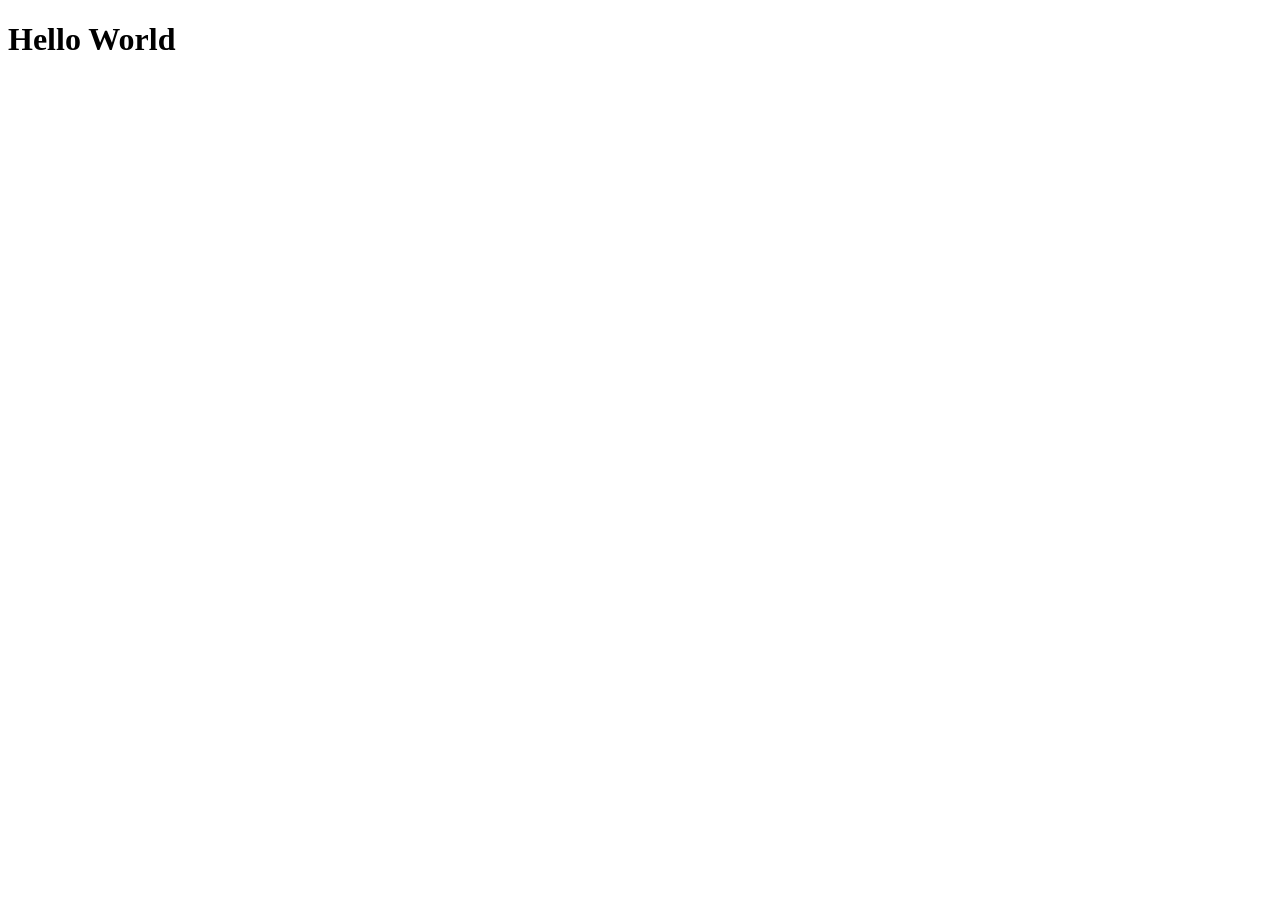
==== nginx/www/index.html @ bd623273 "refactor: add local nginx test config using docker compose" ====
<!doctype html>
<html lang="en">
  <head>
    <meta charset="UTF-8" />
    <meta name="viewport" content="width=device-width, initial-scale=1.0" />
    <title>nginx test</title>
  </head>
  <body>
    <h1>Hello World</h1>
  </body>
</html>
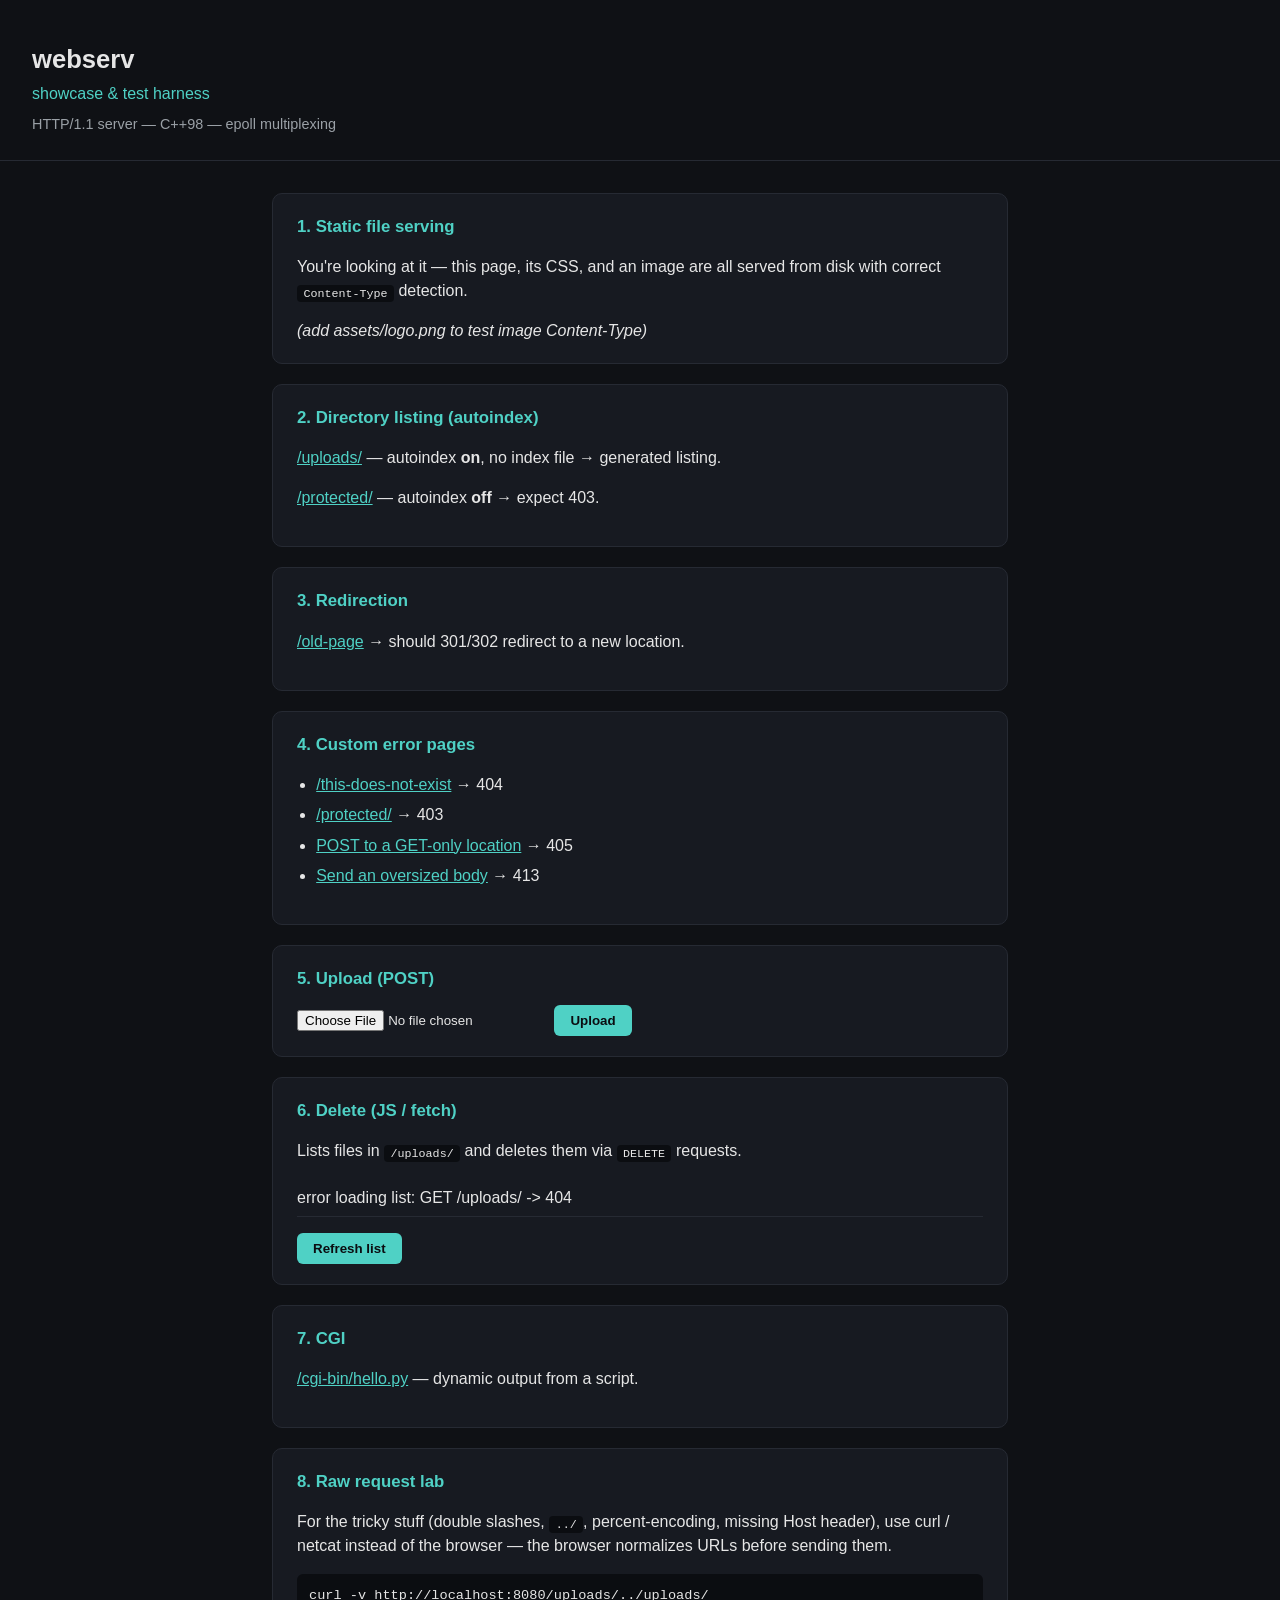
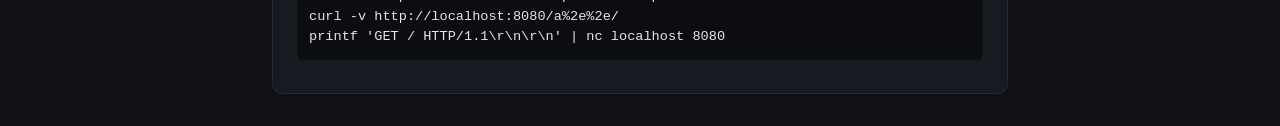
==== commit feb959a2: "add: a showcase site for testing there is a bug when trying to POST a body bigger than 'client_max_b" ====
--- a/nginx/www/index.html
+++ b/nginx/www/index.html
@@ -1,11 +1,75 @@
-<!doctype html>
+<!DOCTYPE html>
 <html lang="en">
-  <head>
-    <meta charset="UTF-8" />
-    <meta name="viewport" content="width=device-width, initial-scale=1.0" />
-    <title>nginx test</title>
-  </head>
-  <body>
-    <h1>Hello World</h1>
-  </body>
+<head>
+  <meta charset="UTF-8">
+  <title>webserv // showcase</title>
+  <link rel="stylesheet" href="style.css">
+</head>
+<body>
+  <header>
+    <h1>webserv <span>showcase &amp; test harness</span></h1>
+    <p class="subtitle">HTTP/1.1 server — C++98 — epoll multiplexing</p>
+  </header>
+
+  <main>
+    <section class="card">
+      <h2>1. Static file serving</h2>
+      <p>You're looking at it — this page, its CSS, and an image are all served from disk with correct
+        <code>Content-Type</code> detection.</p>
+      <img src="assets/logo.png" alt="server icon" width="80" onerror="this.outerHTML='<em>(add assets/logo.png to test image Content-Type)</em>'">
+    </section>
+
+    <section class="card">
+      <h2>2. Directory listing (autoindex)</h2>
+      <p><a href="/uploads/">/uploads/</a> — autoindex <strong>on</strong>, no index file → generated listing.</p>
+      <p><a href="/protected/">/protected/</a> — autoindex <strong>off</strong> → expect 403.</p>
+    </section>
+
+    <section class="card">
+      <h2>3. Redirection</h2>
+      <p><a href="/old-page">/old-page</a> → should 301/302 redirect to a new location.</p>
+    </section>
+
+    <section class="card">
+      <h2>4. Custom error pages</h2>
+      <ul class="linklist">
+        <li><a href="/this-does-not-exist">/this-does-not-exist</a> → 404</li>
+        <li><a href="/protected/">/protected/</a> → 403</li>
+        <li><a href="/get-only/" onclick="return testWrongMethod(event)">POST to a GET-only location</a> → 405</li>
+        <li><a href="#" onclick="return testHugeBody(event)">Send an oversized body</a> → 413</li>
+      </ul>
+    </section>
+
+    <section class="card">
+      <h2>5. Upload (POST)</h2>
+      <form action="/uploads/" method="POST" enctype="multipart/form-data">
+        <input type="file" name="file" required>
+        <button type="submit">Upload</button>
+      </form>
+    </section>
+
+    <section class="card">
+      <h2>6. Delete (JS / fetch)</h2>
+      <p>Lists files in <code>/uploads/</code> and deletes them via <code>DELETE</code> requests.</p>
+      <ul id="file-list"><li>loading…</li></ul>
+      <button onclick="loadFiles()">Refresh list</button>
+    </section>
+
+    <section class="card">
+      <h2>7. CGI</h2>
+      <p><a href="/cgi-bin/hello.py">/cgi-bin/hello.py</a> — dynamic output from a script.</p>
+    </section>
+
+    <section class="card">
+      <h2>8. Raw request lab</h2>
+      <p>For the tricky stuff (double slashes, <code>../</code>, percent-encoding, missing Host header),
+        use curl / netcat instead of the browser — the browser normalizes URLs before sending them.</p>
+      <pre>curl -v http://localhost:8080/uploads/../uploads/
+curl -v http://localhost:8080/a%2e%2e/
+printf 'GET / HTTP/1.1\r\n\r\n' | nc localhost 8080</pre>
+    </section>
+  </main>
+
+  <script src="script.js"></script>
+</body>
 </html>
--- a/nginx/www/style.css
+++ b/nginx/www/style.css
@@ -0,0 +1,89 @@
+:root {
+  --bg: #0f1115;
+  --card: #171a21;
+  --text: #e6e6e6;
+  --muted: #9aa0a6;
+  --accent: #4fd1c5;
+  --border: #262a33;
+}
+
+* { box-sizing: border-box; }
+
+body {
+  margin: 0;
+  background: var(--bg);
+  color: var(--text);
+  font-family: -apple-system, "Segoe UI", Roboto, sans-serif;
+  line-height: 1.5;
+}
+
+header {
+  padding: 2.5rem 2rem 1.5rem;
+  border-bottom: 1px solid var(--border);
+}
+
+header h1 { margin: 0; font-size: 1.6rem; }
+header h1 span { color: var(--accent); font-weight: 400; font-size: 1rem; display: block; margin-top: 0.25rem; }
+.subtitle { color: var(--muted); margin: 0.5rem 0 0; font-size: 0.9rem; }
+
+main {
+  max-width: 800px;
+  margin: 0 auto;
+  padding: 2rem;
+  display: grid;
+  gap: 1.25rem;
+}
+
+.card {
+  background: var(--card);
+  border: 1px solid var(--border);
+  border-radius: 10px;
+  padding: 1.25rem 1.5rem;
+}
+
+.card h2 { margin-top: 0; font-size: 1.05rem; color: var(--accent); }
+
+a { color: var(--accent); }
+code {
+  background: #0b0d11;
+  padding: 0.1rem 0.4rem;
+  border-radius: 4px;
+  font-size: 0.9em;
+}
+
+pre {
+  background: #0b0d11;
+  padding: 0.75rem;
+  border-radius: 6px;
+  overflow-x: auto;
+  font-size: 0.85rem;
+}
+
+.linklist { padding-left: 1.2rem; }
+.linklist li { margin-bottom: 0.4rem; }
+
+button {
+  background: var(--accent);
+  color: #0b0d11;
+  border: none;
+  padding: 0.5rem 1rem;
+  border-radius: 6px;
+  cursor: pointer;
+  font-weight: 600;
+}
+button:hover { opacity: 0.9; }
+
+#file-list { list-style: none; padding: 0; }
+#file-list li {
+  display: flex;
+  justify-content: space-between;
+  align-items: center;
+  padding: 0.4rem 0;
+  border-bottom: 1px solid var(--border);
+}
+#file-list button.delete-btn {
+  background: #e05656;
+  color: white;
+  padding: 0.25rem 0.6rem;
+  font-size: 0.8rem;
+}
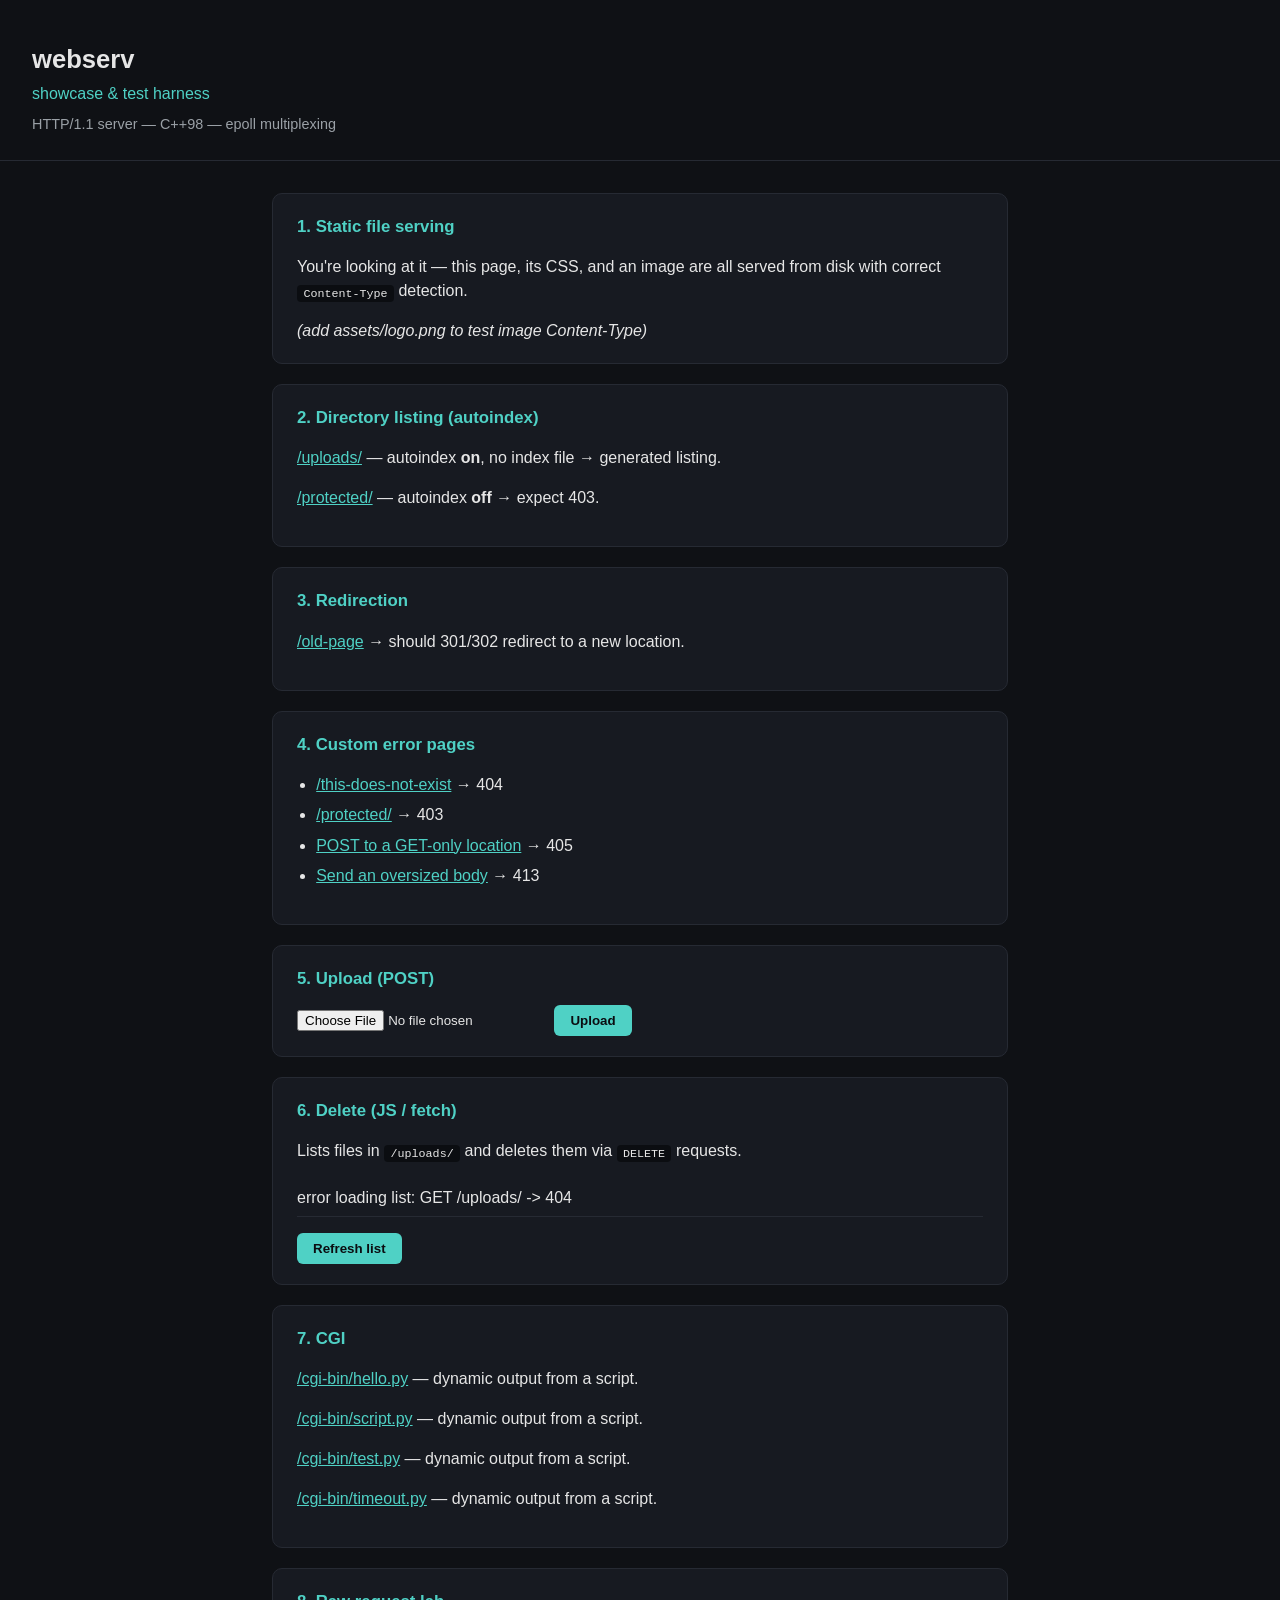
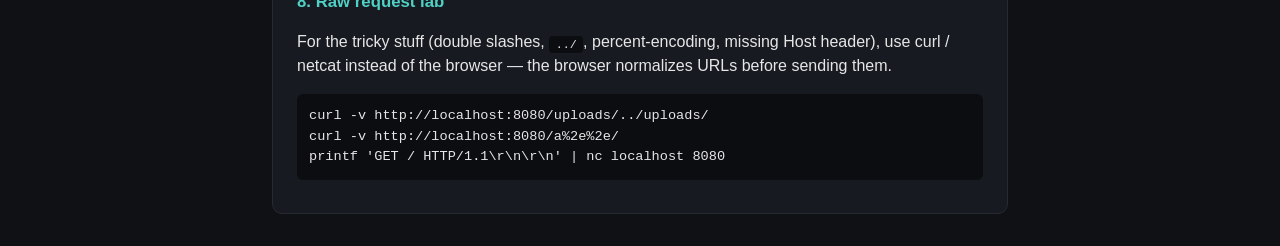
==== commit b81a8c03: "add log for debugging" ====
--- a/nginx/www/index.html
+++ b/nginx/www/index.html
@@ -58,6 +58,9 @@
     <section class="card">
       <h2>7. CGI</h2>
       <p><a href="/cgi-bin/hello.py">/cgi-bin/hello.py</a> — dynamic output from a script.</p>
+      <p><a href="/cgi-bin/script.py">/cgi-bin/script.py</a> — dynamic output from a script.</p>
+      <p><a href="/cgi-bin/test.py">/cgi-bin/test.py</a> — dynamic output from a script.</p>
+      <p><a href="/cgi-bin/timeout.py">/cgi-bin/timeout.py</a> — dynamic output from a script.</p>
     </section>
 
     <section class="card">
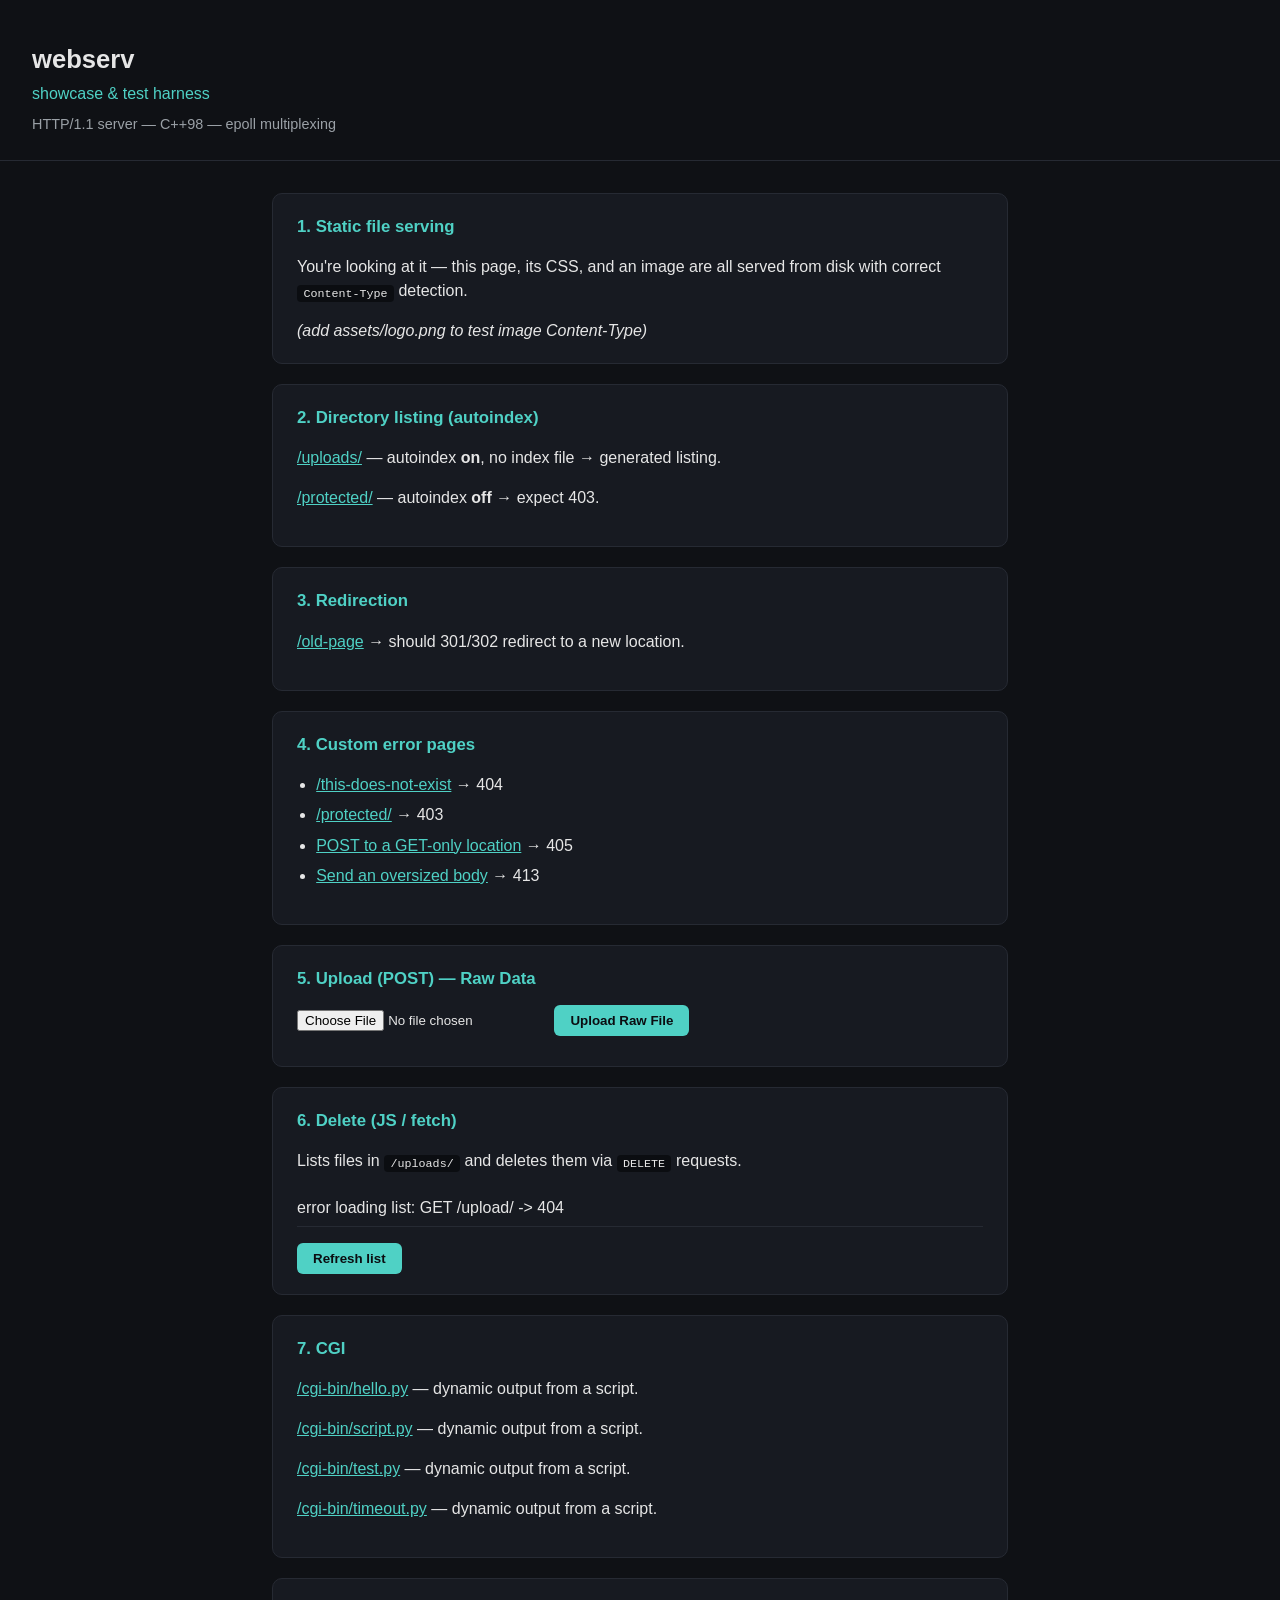
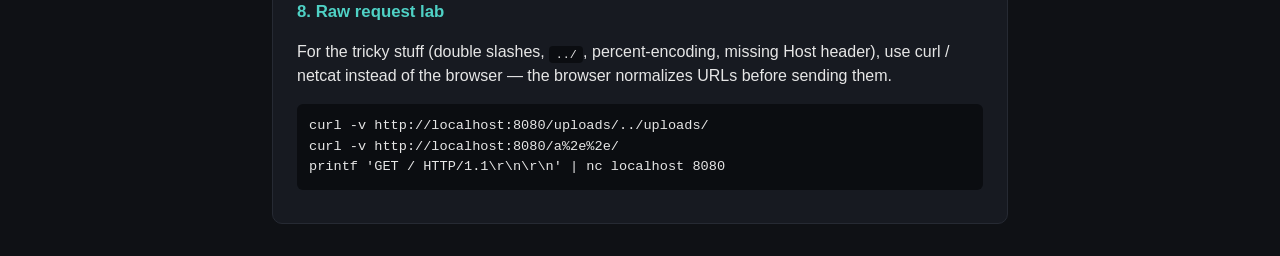
==== commit cc61bf3c: "fix: website should support raw data upplaod instead of multipart/form-data" ====
--- a/nginx/www/index.html
+++ b/nginx/www/index.html
@@ -1,78 +1,88 @@
 <!DOCTYPE html>
 <html lang="en">
+
 <head>
-  <meta charset="UTF-8">
-  <title>webserv // showcase</title>
-  <link rel="stylesheet" href="style.css">
+	<meta charset="UTF-8">
+	<title>webserv // showcase</title>
+	<link rel="stylesheet" href="style.css">
 </head>
+
 <body>
-  <header>
-    <h1>webserv <span>showcase &amp; test harness</span></h1>
-    <p class="subtitle">HTTP/1.1 server — C++98 — epoll multiplexing</p>
-  </header>
+	<header>
+		<h1>webserv <span>showcase &amp; test harness</span></h1>
+		<p class="subtitle">HTTP/1.1 server — C++98 — epoll multiplexing</p>
+	</header>
 
-  <main>
-    <section class="card">
-      <h2>1. Static file serving</h2>
-      <p>You're looking at it — this page, its CSS, and an image are all served from disk with correct
-        <code>Content-Type</code> detection.</p>
-      <img src="assets/logo.png" alt="server icon" width="80" onerror="this.outerHTML='<em>(add assets/logo.png to test image Content-Type)</em>'">
-    </section>
+	<main>
+		<section class="card">
+			<h2>1. Static file serving</h2>
+			<p>You're looking at it — this page, its CSS, and an image are all served from disk with correct
+				<code>Content-Type</code> detection.
+			</p>
+			<img src="assets/logo.png" alt="server icon" width="80"
+				onerror="this.outerHTML='<em>(add assets/logo.png to test image Content-Type)</em>'">
+		</section>
 
-    <section class="card">
-      <h2>2. Directory listing (autoindex)</h2>
-      <p><a href="/uploads/">/uploads/</a> — autoindex <strong>on</strong>, no index file → generated listing.</p>
-      <p><a href="/protected/">/protected/</a> — autoindex <strong>off</strong> → expect 403.</p>
-    </section>
+		<section class="card">
+			<h2>2. Directory listing (autoindex)</h2>
+			<p><a href="/uploads/">/uploads/</a> — autoindex <strong>on</strong>, no index file → generated listing.</p>
+			<p><a href="/protected/">/protected/</a> — autoindex <strong>off</strong> → expect 403.</p>
+		</section>
 
-    <section class="card">
-      <h2>3. Redirection</h2>
-      <p><a href="/old-page">/old-page</a> → should 301/302 redirect to a new location.</p>
-    </section>
+		<section class="card">
+			<h2>3. Redirection</h2>
+			<p><a href="/old-page">/old-page</a> → should 301/302 redirect to a new location.</p>
+		</section>
 
-    <section class="card">
-      <h2>4. Custom error pages</h2>
-      <ul class="linklist">
-        <li><a href="/this-does-not-exist">/this-does-not-exist</a> → 404</li>
-        <li><a href="/protected/">/protected/</a> → 403</li>
-        <li><a href="/get-only/" onclick="return testWrongMethod(event)">POST to a GET-only location</a> → 405</li>
-        <li><a href="#" onclick="return testHugeBody(event)">Send an oversized body</a> → 413</li>
-      </ul>
-    </section>
+		<section class="card">
+			<h2>4. Custom error pages</h2>
+			<ul class="linklist">
+				<li><a href="/this-does-not-exist">/this-does-not-exist</a> → 404</li>
+				<li><a href="/protected/">/protected/</a> → 403</li>
+				<li><a href="/get-only/" onclick="return testWrongMethod(event)">POST to a GET-only location</a> → 405
+				</li>
+				<li><a href="#" onclick="return testHugeBody(event)">Send an oversized body</a> → 413</li>
+			</ul>
+		</section>
 
-    <section class="card">
-      <h2>5. Upload (POST)</h2>
-      <form action="/uploads/" method="POST" enctype="multipart/form-data">
-        <input type="file" name="file" required>
-        <button type="submit">Upload</button>
-      </form>
-    </section>
+		<section class="card">
+			<h2>5. Upload (POST) — Raw Data</h2>
+			<!-- Form submission handled via JS to send raw body -->
+			<form id="raw-upload-form" onsubmit="return handleRawUpload(event)">
+				<input type="file" id="raw-file-input" required>
+				<button type="submit">Upload Raw File</button>
+			</form>
+			<div id="upload-status" style="margin-top: 10px;"></div>
+		</section>
 
-    <section class="card">
-      <h2>6. Delete (JS / fetch)</h2>
-      <p>Lists files in <code>/uploads/</code> and deletes them via <code>DELETE</code> requests.</p>
-      <ul id="file-list"><li>loading…</li></ul>
-      <button onclick="loadFiles()">Refresh list</button>
-    </section>
+		<section class="card">
+			<h2>6. Delete (JS / fetch)</h2>
+			<p>Lists files in <code>/uploads/</code> and deletes them via <code>DELETE</code> requests.</p>
+			<ul id="file-list">
+				<li>loading…</li>
+			</ul>
+			<button onclick="loadFiles()">Refresh list</button>
+		</section>
 
-    <section class="card">
-      <h2>7. CGI</h2>
-      <p><a href="/cgi-bin/hello.py">/cgi-bin/hello.py</a> — dynamic output from a script.</p>
-      <p><a href="/cgi-bin/script.py">/cgi-bin/script.py</a> — dynamic output from a script.</p>
-      <p><a href="/cgi-bin/test.py">/cgi-bin/test.py</a> — dynamic output from a script.</p>
-      <p><a href="/cgi-bin/timeout.py">/cgi-bin/timeout.py</a> — dynamic output from a script.</p>
-    </section>
+		<section class="card">
+			<h2>7. CGI</h2>
+			<p><a href="/cgi-bin/hello.py">/cgi-bin/hello.py</a> — dynamic output from a script.</p>
+			<p><a href="/cgi-bin/script.py">/cgi-bin/script.py</a> — dynamic output from a script.</p>
+			<p><a href="/cgi-bin/test.py">/cgi-bin/test.py</a> — dynamic output from a script.</p>
+			<p><a href="/cgi-bin/timeout.py">/cgi-bin/timeout.py</a> — dynamic output from a script.</p>
+		</section>
 
-    <section class="card">
-      <h2>8. Raw request lab</h2>
-      <p>For the tricky stuff (double slashes, <code>../</code>, percent-encoding, missing Host header),
-        use curl / netcat instead of the browser — the browser normalizes URLs before sending them.</p>
-      <pre>curl -v http://localhost:8080/uploads/../uploads/
+		<section class="card">
+			<h2>8. Raw request lab</h2>
+			<p>For the tricky stuff (double slashes, <code>../</code>, percent-encoding, missing Host header),
+				use curl / netcat instead of the browser — the browser normalizes URLs before sending them.</p>
+			<pre>curl -v http://localhost:8080/uploads/../uploads/
 curl -v http://localhost:8080/a%2e%2e/
 printf 'GET / HTTP/1.1\r\n\r\n' | nc localhost 8080</pre>
-    </section>
-  </main>
+		</section>
+	</main>
 
-  <script src="script.js"></script>
+	<script src="script.js"></script>
 </body>
-</html>
+
+</html>
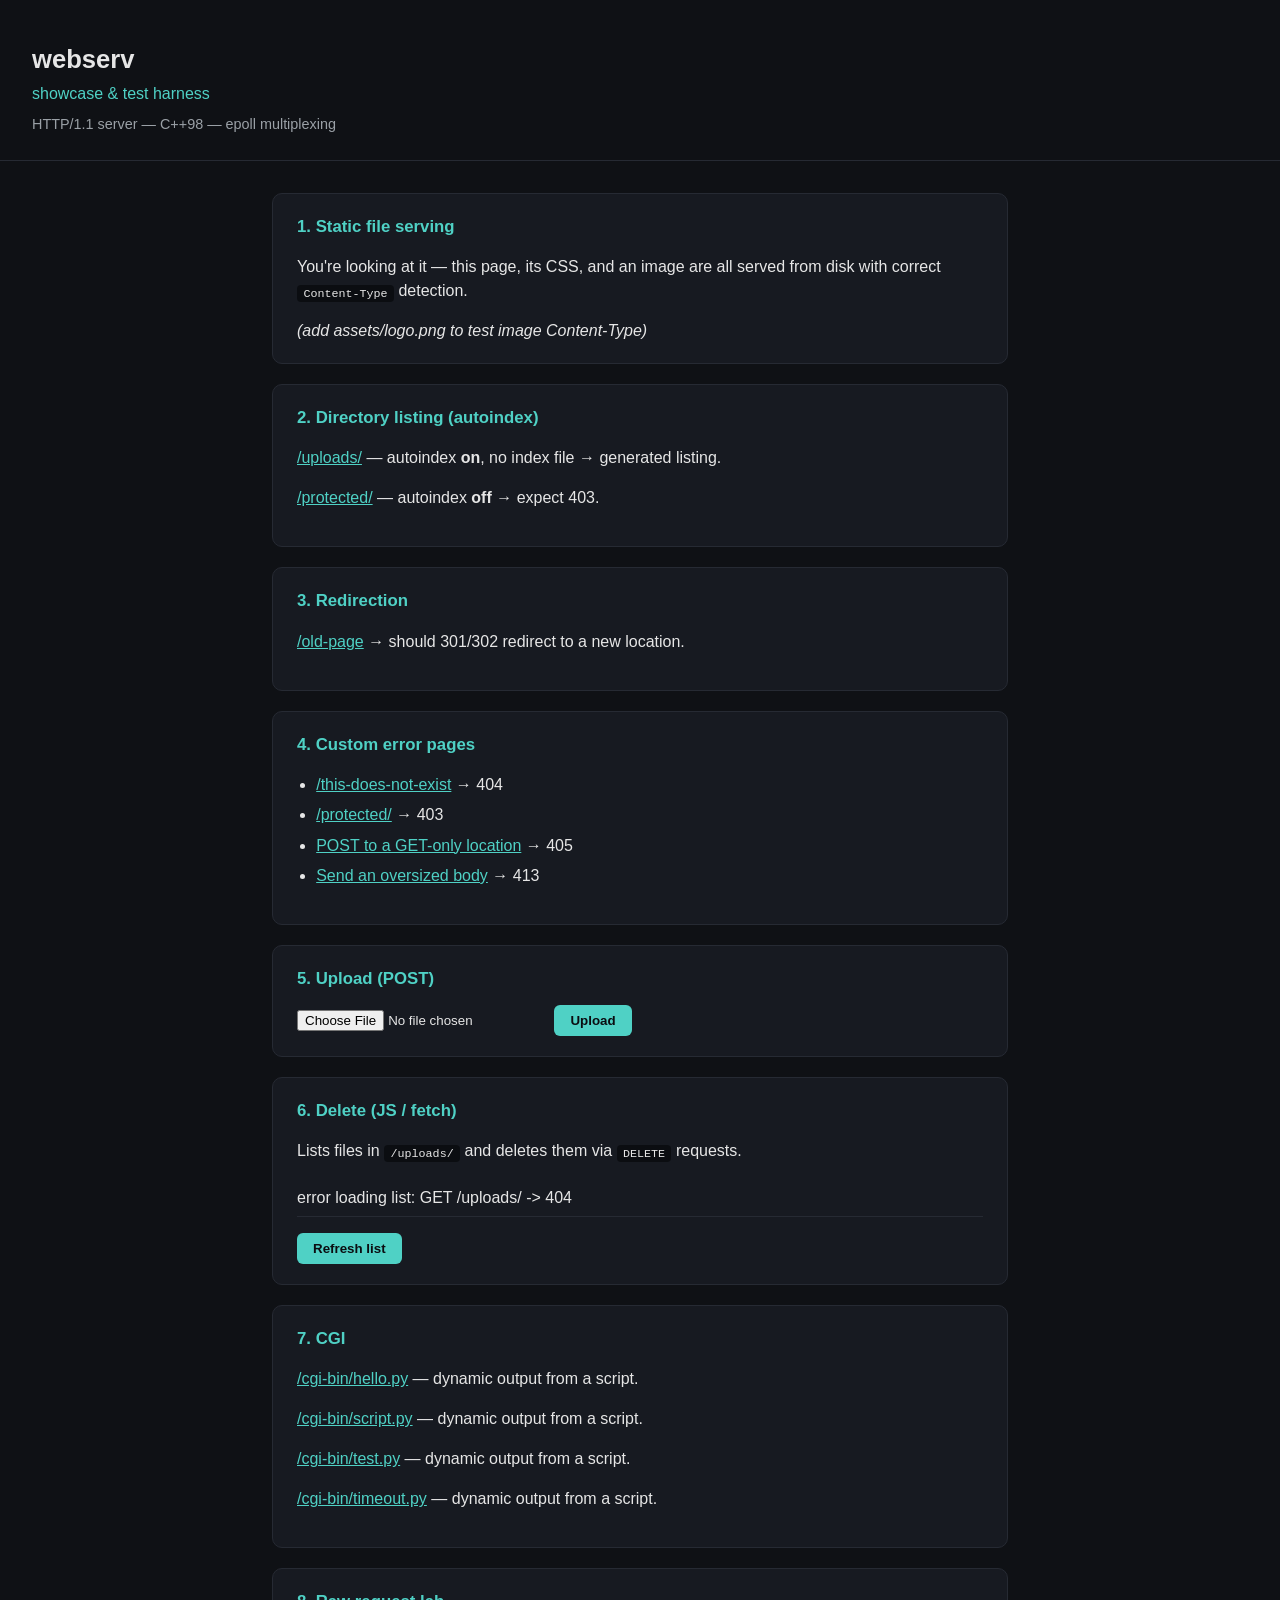
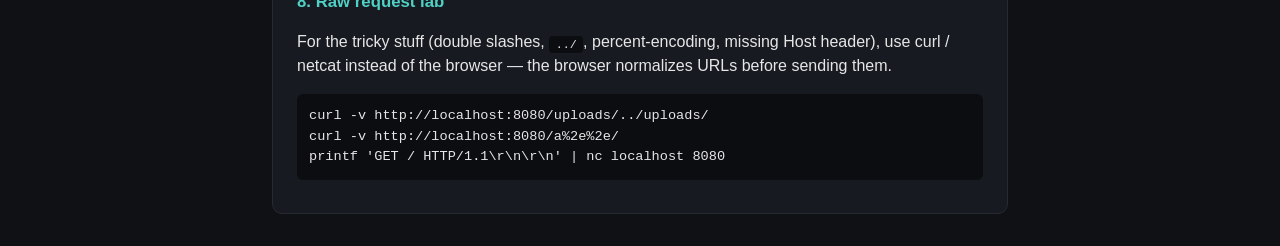
==== commit abaada00: "Merge branch 'main' into server-tests" ====
--- a/nginx/www/index.html
+++ b/nginx/www/index.html
@@ -1,88 +1,78 @@
 <!DOCTYPE html>
 <html lang="en">
+<head>
+  <meta charset="UTF-8">
+  <title>webserv // showcase</title>
+  <link rel="stylesheet" href="style.css">
+</head>
+<body>
+  <header>
+    <h1>webserv <span>showcase &amp; test harness</span></h1>
+    <p class="subtitle">HTTP/1.1 server — C++98 — epoll multiplexing</p>
+  </header>
 
-<head>
-	<meta charset="UTF-8">
-	<title>webserv // showcase</title>
-	<link rel="stylesheet" href="style.css">
-</head>
+  <main>
+    <section class="card">
+      <h2>1. Static file serving</h2>
+      <p>You're looking at it — this page, its CSS, and an image are all served from disk with correct
+        <code>Content-Type</code> detection.</p>
+      <img src="assets/logo.png" alt="server icon" width="80" onerror="this.outerHTML='<em>(add assets/logo.png to test image Content-Type)</em>'">
+    </section>
 
-<body>
-	<header>
-		<h1>webserv <span>showcase &amp; test harness</span></h1>
-		<p class="subtitle">HTTP/1.1 server — C++98 — epoll multiplexing</p>
-	</header>
+    <section class="card">
+      <h2>2. Directory listing (autoindex)</h2>
+      <p><a href="/uploads/">/uploads/</a> — autoindex <strong>on</strong>, no index file → generated listing.</p>
+      <p><a href="/protected/">/protected/</a> — autoindex <strong>off</strong> → expect 403.</p>
+    </section>
 
-	<main>
-		<section class="card">
-			<h2>1. Static file serving</h2>
-			<p>You're looking at it — this page, its CSS, and an image are all served from disk with correct
-				<code>Content-Type</code> detection.
-			</p>
-			<img src="assets/logo.png" alt="server icon" width="80"
-				onerror="this.outerHTML='<em>(add assets/logo.png to test image Content-Type)</em>'">
-		</section>
+    <section class="card">
+      <h2>3. Redirection</h2>
+      <p><a href="/old-page">/old-page</a> → should 301/302 redirect to a new location.</p>
+    </section>
 
-		<section class="card">
-			<h2>2. Directory listing (autoindex)</h2>
-			<p><a href="/uploads/">/uploads/</a> — autoindex <strong>on</strong>, no index file → generated listing.</p>
-			<p><a href="/protected/">/protected/</a> — autoindex <strong>off</strong> → expect 403.</p>
-		</section>
+    <section class="card">
+      <h2>4. Custom error pages</h2>
+      <ul class="linklist">
+        <li><a href="/this-does-not-exist">/this-does-not-exist</a> → 404</li>
+        <li><a href="/protected/">/protected/</a> → 403</li>
+        <li><a href="/get-only/" onclick="return testWrongMethod(event)">POST to a GET-only location</a> → 405</li>
+        <li><a href="#" onclick="return testHugeBody(event)">Send an oversized body</a> → 413</li>
+      </ul>
+    </section>
 
-		<section class="card">
-			<h2>3. Redirection</h2>
-			<p><a href="/old-page">/old-page</a> → should 301/302 redirect to a new location.</p>
-		</section>
+    <section class="card">
+      <h2>5. Upload (POST)</h2>
+      <form action="/uploads/" method="POST" enctype="multipart/form-data">
+        <input type="file" name="file" required>
+        <button type="submit">Upload</button>
+      </form>
+    </section>
 
-		<section class="card">
-			<h2>4. Custom error pages</h2>
-			<ul class="linklist">
-				<li><a href="/this-does-not-exist">/this-does-not-exist</a> → 404</li>
-				<li><a href="/protected/">/protected/</a> → 403</li>
-				<li><a href="/get-only/" onclick="return testWrongMethod(event)">POST to a GET-only location</a> → 405
-				</li>
-				<li><a href="#" onclick="return testHugeBody(event)">Send an oversized body</a> → 413</li>
-			</ul>
-		</section>
+    <section class="card">
+      <h2>6. Delete (JS / fetch)</h2>
+      <p>Lists files in <code>/uploads/</code> and deletes them via <code>DELETE</code> requests.</p>
+      <ul id="file-list"><li>loading…</li></ul>
+      <button onclick="loadFiles()">Refresh list</button>
+    </section>
 
-		<section class="card">
-			<h2>5. Upload (POST) — Raw Data</h2>
-			<!-- Form submission handled via JS to send raw body -->
-			<form id="raw-upload-form" onsubmit="return handleRawUpload(event)">
-				<input type="file" id="raw-file-input" required>
-				<button type="submit">Upload Raw File</button>
-			</form>
-			<div id="upload-status" style="margin-top: 10px;"></div>
-		</section>
+    <section class="card">
+      <h2>7. CGI</h2>
+      <p><a href="/cgi-bin/hello.py">/cgi-bin/hello.py</a> — dynamic output from a script.</p>
+      <p><a href="/cgi-bin/script.py">/cgi-bin/script.py</a> — dynamic output from a script.</p>
+      <p><a href="/cgi-bin/test.py">/cgi-bin/test.py</a> — dynamic output from a script.</p>
+      <p><a href="/cgi-bin/timeout.py">/cgi-bin/timeout.py</a> — dynamic output from a script.</p>
+    </section>
 
-		<section class="card">
-			<h2>6. Delete (JS / fetch)</h2>
-			<p>Lists files in <code>/uploads/</code> and deletes them via <code>DELETE</code> requests.</p>
-			<ul id="file-list">
-				<li>loading…</li>
-			</ul>
-			<button onclick="loadFiles()">Refresh list</button>
-		</section>
-
-		<section class="card">
-			<h2>7. CGI</h2>
-			<p><a href="/cgi-bin/hello.py">/cgi-bin/hello.py</a> — dynamic output from a script.</p>
-			<p><a href="/cgi-bin/script.py">/cgi-bin/script.py</a> — dynamic output from a script.</p>
-			<p><a href="/cgi-bin/test.py">/cgi-bin/test.py</a> — dynamic output from a script.</p>
-			<p><a href="/cgi-bin/timeout.py">/cgi-bin/timeout.py</a> — dynamic output from a script.</p>
-		</section>
-
-		<section class="card">
-			<h2>8. Raw request lab</h2>
-			<p>For the tricky stuff (double slashes, <code>../</code>, percent-encoding, missing Host header),
-				use curl / netcat instead of the browser — the browser normalizes URLs before sending them.</p>
-			<pre>curl -v http://localhost:8080/uploads/../uploads/
+    <section class="card">
+      <h2>8. Raw request lab</h2>
+      <p>For the tricky stuff (double slashes, <code>../</code>, percent-encoding, missing Host header),
+        use curl / netcat instead of the browser — the browser normalizes URLs before sending them.</p>
+      <pre>curl -v http://localhost:8080/uploads/../uploads/
 curl -v http://localhost:8080/a%2e%2e/
 printf 'GET / HTTP/1.1\r\n\r\n' | nc localhost 8080</pre>
-		</section>
-	</main>
+    </section>
+  </main>
 
-	<script src="script.js"></script>
+  <script src="script.js"></script>
 </body>
-
-</html>+</html>
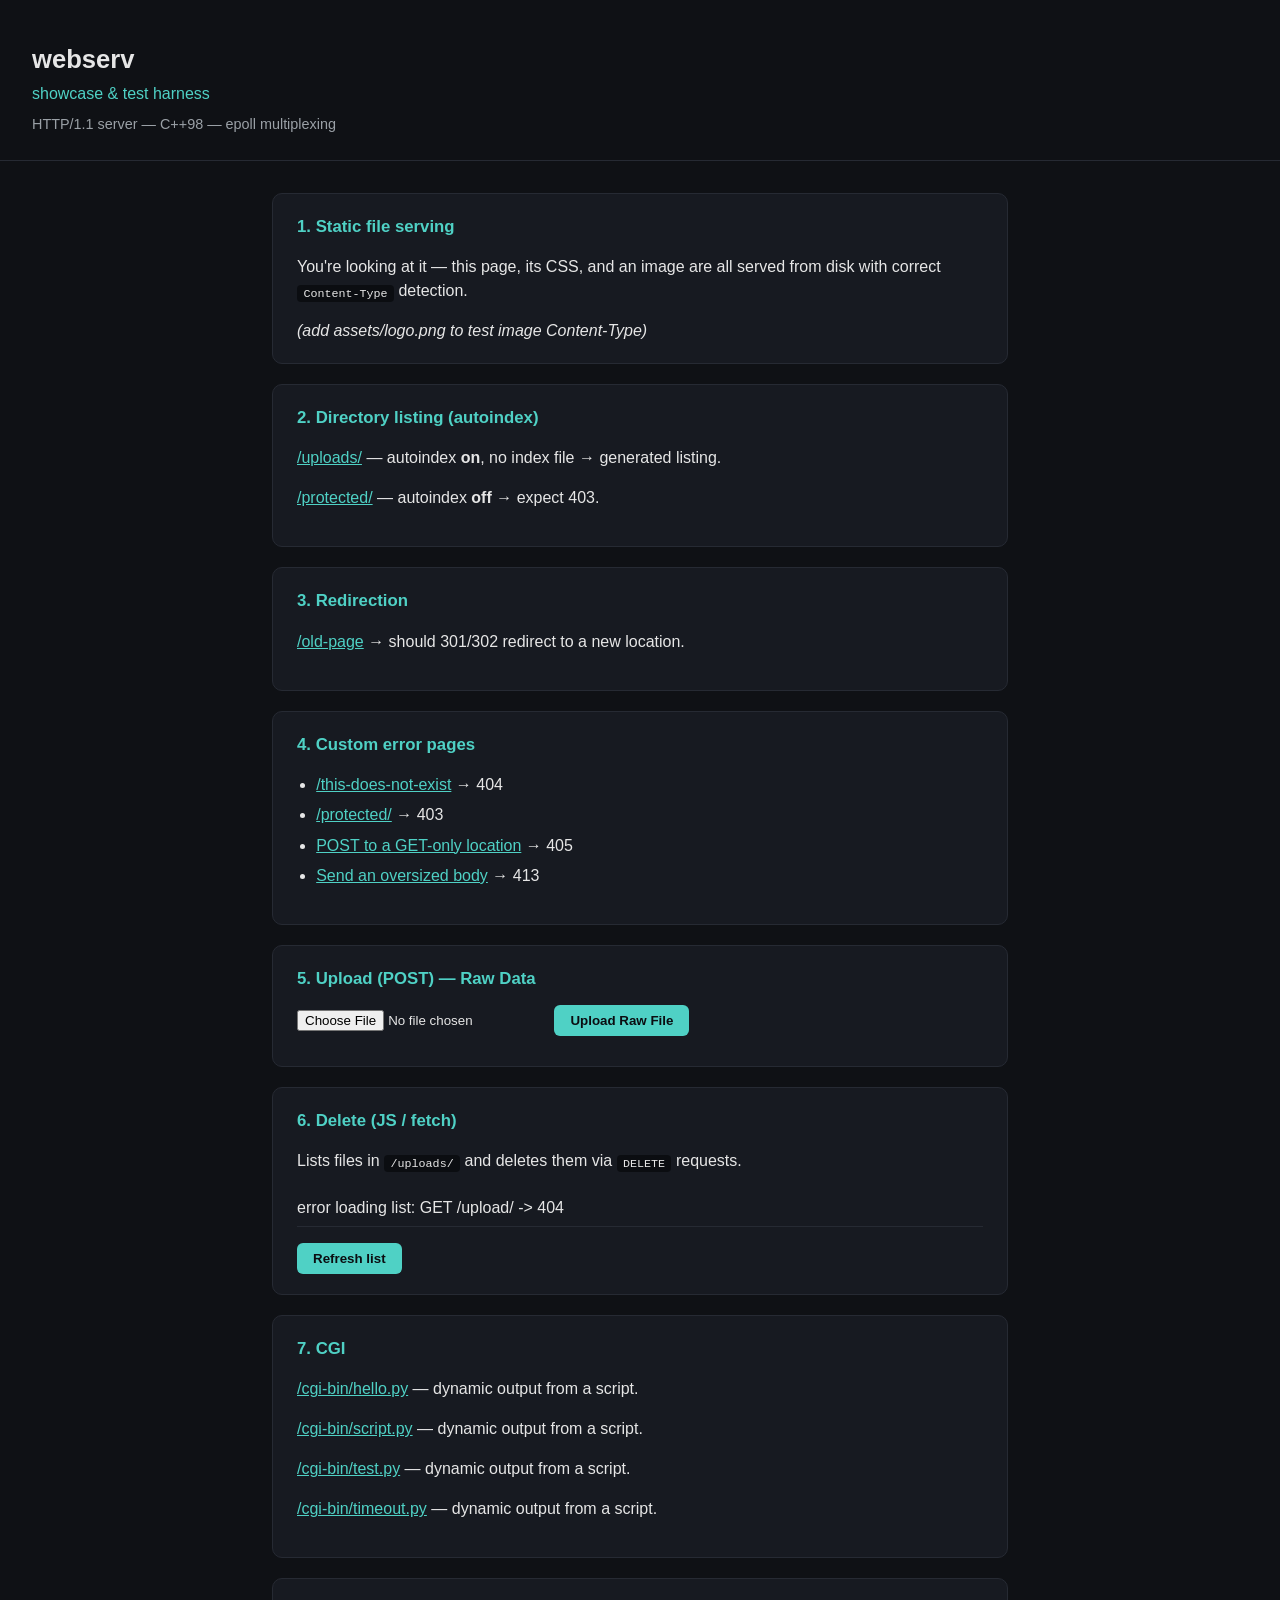
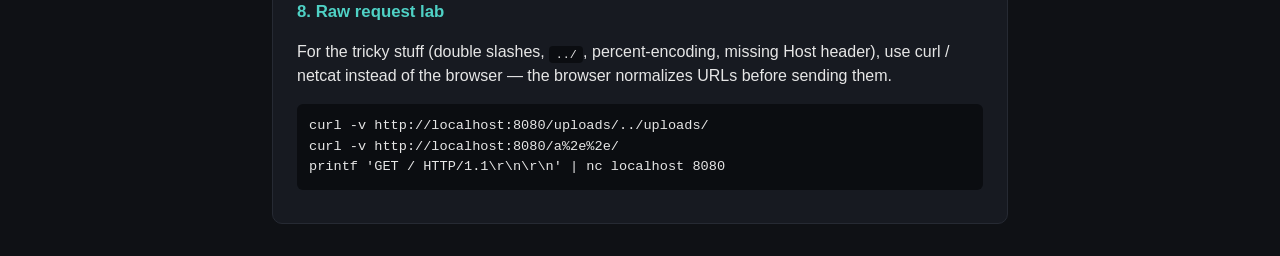
==== commit a65829cf: "Merge pull request #13 from soramon0/merging/web Merging/web" ====
--- a/nginx/www/index.html
+++ b/nginx/www/index.html
@@ -1,78 +1,88 @@
 <!DOCTYPE html>
 <html lang="en">
+
 <head>
-  <meta charset="UTF-8">
-  <title>webserv // showcase</title>
-  <link rel="stylesheet" href="style.css">
+	<meta charset="UTF-8">
+	<title>webserv // showcase</title>
+	<link rel="stylesheet" href="style.css">
 </head>
+
 <body>
-  <header>
-    <h1>webserv <span>showcase &amp; test harness</span></h1>
-    <p class="subtitle">HTTP/1.1 server — C++98 — epoll multiplexing</p>
-  </header>
+	<header>
+		<h1>webserv <span>showcase &amp; test harness</span></h1>
+		<p class="subtitle">HTTP/1.1 server — C++98 — epoll multiplexing</p>
+	</header>
 
-  <main>
-    <section class="card">
-      <h2>1. Static file serving</h2>
-      <p>You're looking at it — this page, its CSS, and an image are all served from disk with correct
-        <code>Content-Type</code> detection.</p>
-      <img src="assets/logo.png" alt="server icon" width="80" onerror="this.outerHTML='<em>(add assets/logo.png to test image Content-Type)</em>'">
-    </section>
+	<main>
+		<section class="card">
+			<h2>1. Static file serving</h2>
+			<p>You're looking at it — this page, its CSS, and an image are all served from disk with correct
+				<code>Content-Type</code> detection.
+			</p>
+			<img src="assets/logo.png" alt="server icon" width="80"
+				onerror="this.outerHTML='<em>(add assets/logo.png to test image Content-Type)</em>'">
+		</section>
 
-    <section class="card">
-      <h2>2. Directory listing (autoindex)</h2>
-      <p><a href="/uploads/">/uploads/</a> — autoindex <strong>on</strong>, no index file → generated listing.</p>
-      <p><a href="/protected/">/protected/</a> — autoindex <strong>off</strong> → expect 403.</p>
-    </section>
+		<section class="card">
+			<h2>2. Directory listing (autoindex)</h2>
+			<p><a href="/uploads/">/uploads/</a> — autoindex <strong>on</strong>, no index file → generated listing.</p>
+			<p><a href="/protected/">/protected/</a> — autoindex <strong>off</strong> → expect 403.</p>
+		</section>
 
-    <section class="card">
-      <h2>3. Redirection</h2>
-      <p><a href="/old-page">/old-page</a> → should 301/302 redirect to a new location.</p>
-    </section>
+		<section class="card">
+			<h2>3. Redirection</h2>
+			<p><a href="/old-page">/old-page</a> → should 301/302 redirect to a new location.</p>
+		</section>
 
-    <section class="card">
-      <h2>4. Custom error pages</h2>
-      <ul class="linklist">
-        <li><a href="/this-does-not-exist">/this-does-not-exist</a> → 404</li>
-        <li><a href="/protected/">/protected/</a> → 403</li>
-        <li><a href="/get-only/" onclick="return testWrongMethod(event)">POST to a GET-only location</a> → 405</li>
-        <li><a href="#" onclick="return testHugeBody(event)">Send an oversized body</a> → 413</li>
-      </ul>
-    </section>
+		<section class="card">
+			<h2>4. Custom error pages</h2>
+			<ul class="linklist">
+				<li><a href="/this-does-not-exist">/this-does-not-exist</a> → 404</li>
+				<li><a href="/protected/">/protected/</a> → 403</li>
+				<li><a href="/get-only/" onclick="return testWrongMethod(event)">POST to a GET-only location</a> → 405
+				</li>
+				<li><a href="#" onclick="return testHugeBody(event)">Send an oversized body</a> → 413</li>
+			</ul>
+		</section>
 
-    <section class="card">
-      <h2>5. Upload (POST)</h2>
-      <form action="/uploads/" method="POST" enctype="multipart/form-data">
-        <input type="file" name="file" required>
-        <button type="submit">Upload</button>
-      </form>
-    </section>
+		<section class="card">
+			<h2>5. Upload (POST) — Raw Data</h2>
+			<!-- Form submission handled via JS to send raw body -->
+			<form id="raw-upload-form" onsubmit="return handleRawUpload(event)">
+				<input type="file" id="raw-file-input" required>
+				<button type="submit">Upload Raw File</button>
+			</form>
+			<div id="upload-status" style="margin-top: 10px;"></div>
+		</section>
 
-    <section class="card">
-      <h2>6. Delete (JS / fetch)</h2>
-      <p>Lists files in <code>/uploads/</code> and deletes them via <code>DELETE</code> requests.</p>
-      <ul id="file-list"><li>loading…</li></ul>
-      <button onclick="loadFiles()">Refresh list</button>
-    </section>
+		<section class="card">
+			<h2>6. Delete (JS / fetch)</h2>
+			<p>Lists files in <code>/uploads/</code> and deletes them via <code>DELETE</code> requests.</p>
+			<ul id="file-list">
+				<li>loading…</li>
+			</ul>
+			<button onclick="loadFiles()">Refresh list</button>
+		</section>
 
-    <section class="card">
-      <h2>7. CGI</h2>
-      <p><a href="/cgi-bin/hello.py">/cgi-bin/hello.py</a> — dynamic output from a script.</p>
-      <p><a href="/cgi-bin/script.py">/cgi-bin/script.py</a> — dynamic output from a script.</p>
-      <p><a href="/cgi-bin/test.py">/cgi-bin/test.py</a> — dynamic output from a script.</p>
-      <p><a href="/cgi-bin/timeout.py">/cgi-bin/timeout.py</a> — dynamic output from a script.</p>
-    </section>
+		<section class="card">
+			<h2>7. CGI</h2>
+			<p><a href="/cgi-bin/hello.py">/cgi-bin/hello.py</a> — dynamic output from a script.</p>
+			<p><a href="/cgi-bin/script.py">/cgi-bin/script.py</a> — dynamic output from a script.</p>
+			<p><a href="/cgi-bin/test.py">/cgi-bin/test.py</a> — dynamic output from a script.</p>
+			<p><a href="/cgi-bin/timeout.py">/cgi-bin/timeout.py</a> — dynamic output from a script.</p>
+		</section>
 
-    <section class="card">
-      <h2>8. Raw request lab</h2>
-      <p>For the tricky stuff (double slashes, <code>../</code>, percent-encoding, missing Host header),
-        use curl / netcat instead of the browser — the browser normalizes URLs before sending them.</p>
-      <pre>curl -v http://localhost:8080/uploads/../uploads/
+		<section class="card">
+			<h2>8. Raw request lab</h2>
+			<p>For the tricky stuff (double slashes, <code>../</code>, percent-encoding, missing Host header),
+				use curl / netcat instead of the browser — the browser normalizes URLs before sending them.</p>
+			<pre>curl -v http://localhost:8080/uploads/../uploads/
 curl -v http://localhost:8080/a%2e%2e/
 printf 'GET / HTTP/1.1\r\n\r\n' | nc localhost 8080</pre>
-    </section>
-  </main>
+		</section>
+	</main>
 
-  <script src="script.js"></script>
+	<script src="script.js"></script>
 </body>
-</html>
+
+</html>
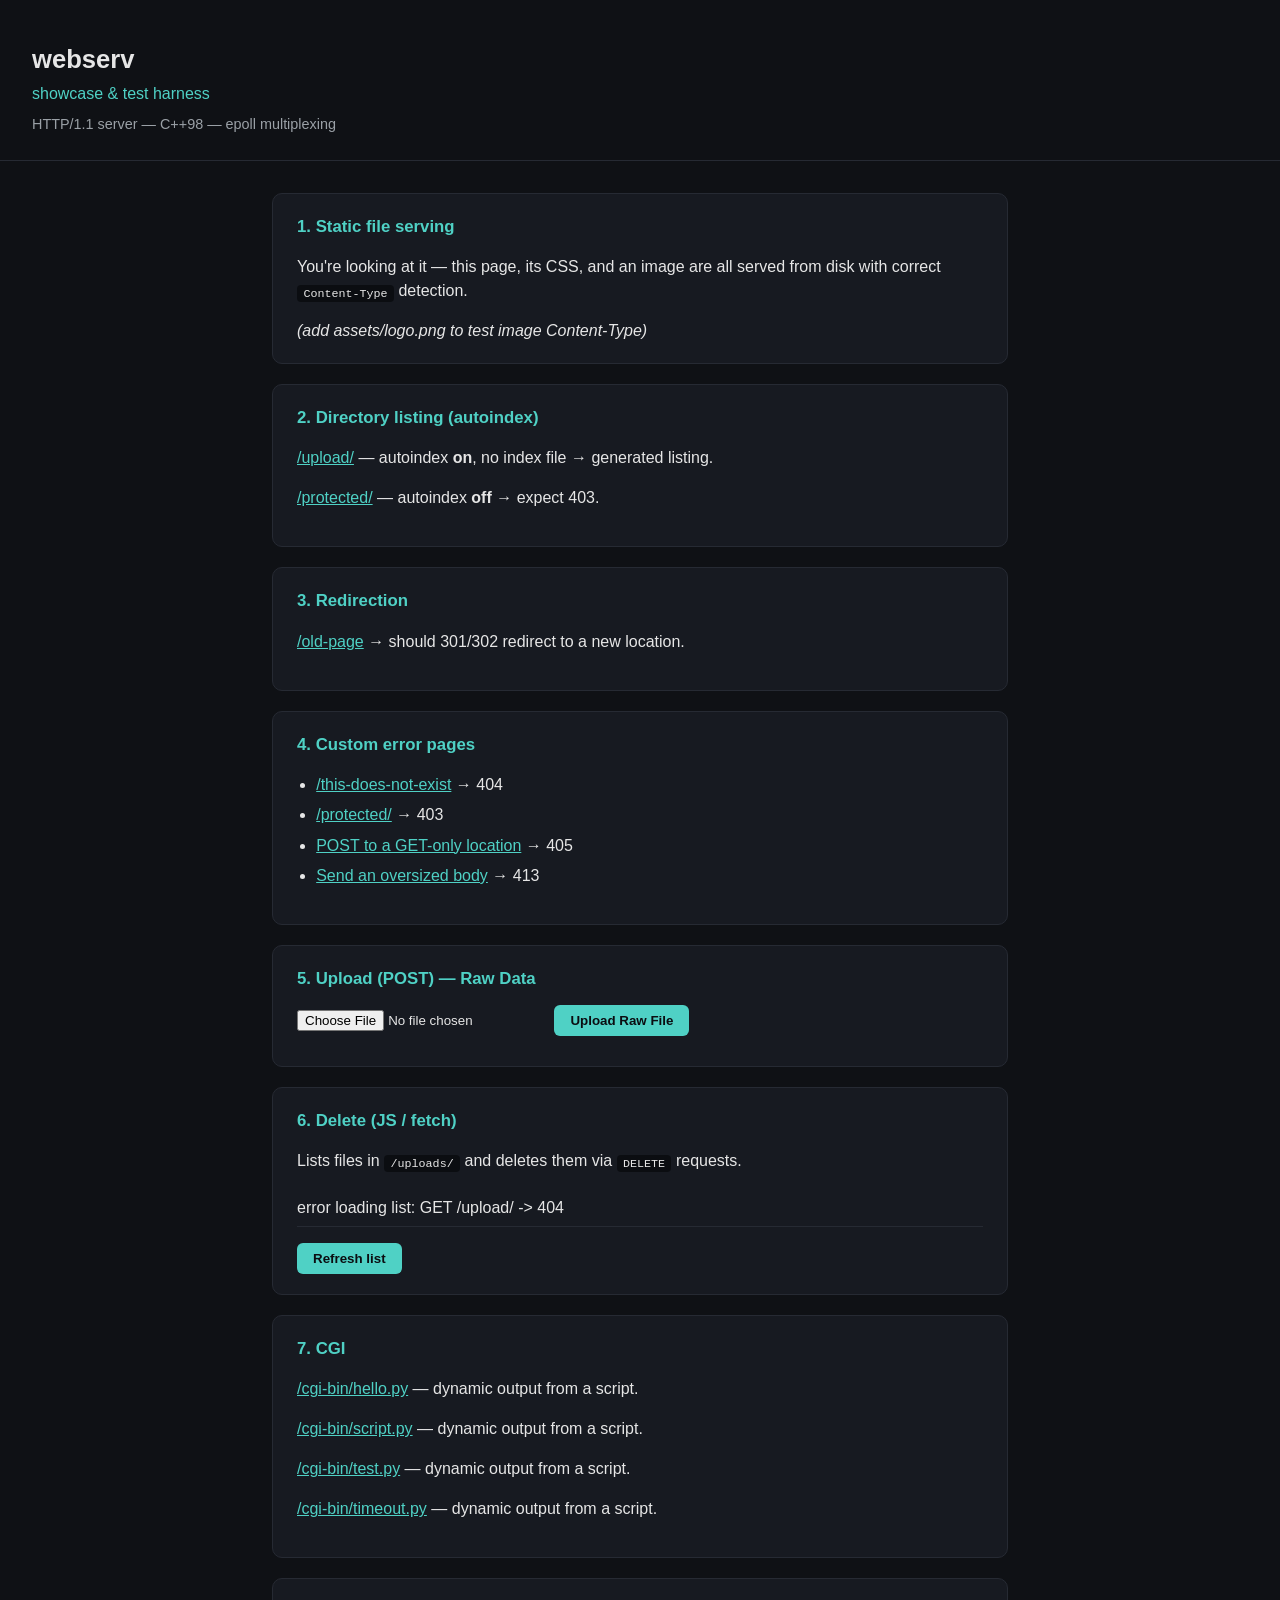
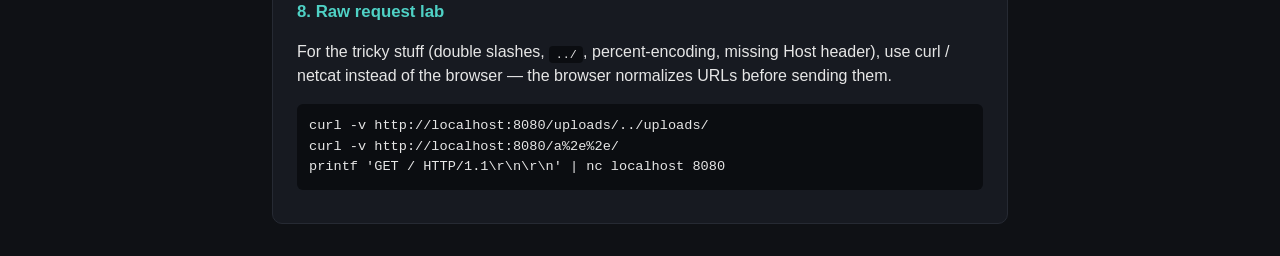
==== commit d9a95bed: "fix: epoll_ctl failure in ~Webserv() caused by closing epoll_fd before using it" ====
--- a/nginx/www/index.html
+++ b/nginx/www/index.html
@@ -25,7 +25,7 @@
 
 		<section class="card">
 			<h2>2. Directory listing (autoindex)</h2>
-			<p><a href="/uploads/">/uploads/</a> — autoindex <strong>on</strong>, no index file → generated listing.</p>
+			<p><a href="/upload/">/upload/</a> — autoindex <strong>on</strong>, no index file → generated listing.</p>
 			<p><a href="/protected/">/protected/</a> — autoindex <strong>off</strong> → expect 403.</p>
 		</section>
 
